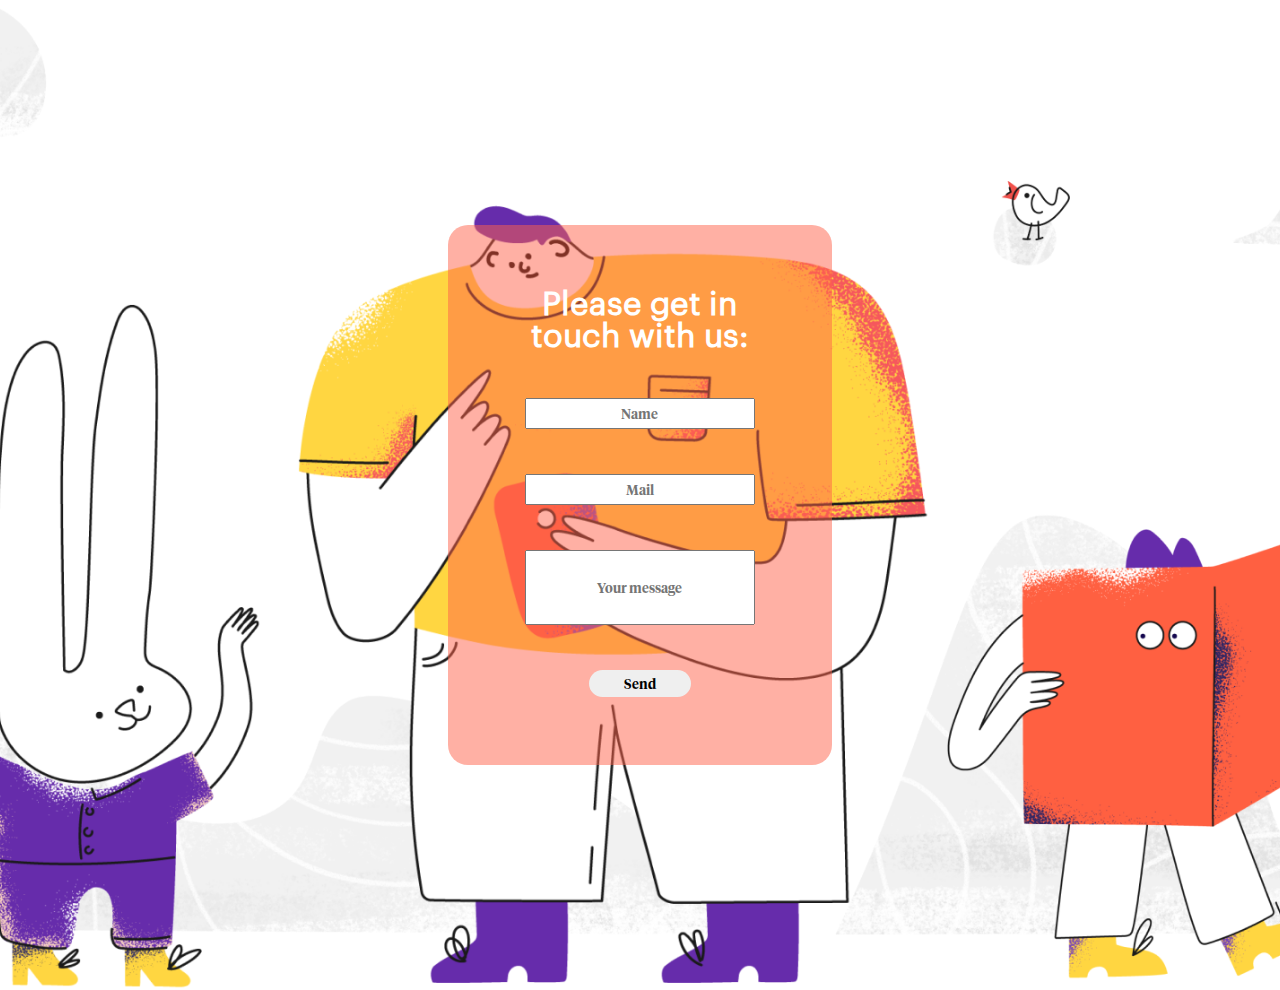
==== assets/html/contact.html @ 33816b33 "update" ====
<!DOCTYPE html>
<html lang="en">
<head>
    <meta charset="UTF-8">
    <meta http-equiv="X-UA-Compatible" content="IE=edge">
    <meta name="viewport" content="width=device-width, initial-scale=1.0">
    <title>Design Review_Contact</title>
    <link rel="stylesheet" href="../css/style_contact.css">
</head>
<body>
    <div id="contact">
        <h1 class="graphikR">Please get in touch with us:</h1>
        <form action="" onclick="return false">
            <input class="tiempos input" type="text" name="name" id="name" placeholder="Name">
            <input class="tiempos input" type="email" name="mail" id="mail" placeholder="Mail">
            <input class="tiempos input" type="text" name="message" id="message" placeholder="Your message">
            <input class="tiempos" type="submit" value="Send" id="submitMessage" onclick="sendMessage()">
        </form>
    </div>
    <script src="../js/main.js"></script>
</body>
</html>
---- assets/css/style_contact.css ----
/* ===== General Styles ===== */
@font-face {
    font-family: Graphik-Medium;
    src: url(../fonts/Graphik-Medium.ttf);
}

@font-face {
    font-family: Graphik-Regular;
    src: url(../fonts/Graphik-Regular.woff);
}

@font-face {
    font-family: Theinhardt;
    src: url(../fonts/Theinhardt-Lt.woff);
}

@font-face {
    font-family: TiemposHeadline;
    src: url(../fonts/TiemposHeadline-Semibold.woff);
}

.graphikR {
    font-family: Graphik-Regular;
}

.graphikM {
    font-family: Graphik-Medium;
}

.tiempos {
    font-family: TiemposHeadline;
}

/* Farben: #2B2C2E /  #9FA2A7 / #27282A /  #848689 / #3D3E41 / #fff */

* {
    margin: 0;
    padding: 0;
    box-sizing: border-box; 
    font-family: Theinhardt;
}

html {
    font-size: 100%;
}

body {
    background-image: url(../img/home_hero.png);
    background-repeat: no-repeat;
    background-size: cover;
    background-position: center;
    width: 100vw; 
    text-align: center;
}

#contact {
    width: 30vw; 
    height: 60vh; 
    background-color: rgba(255,97,74,0.5);
    border-radius: 20px;
    margin: 25vh auto; 
    padding: 5%; 
    color: white; 
}

#contact h1 {
    font-weight: bolder;
}

.input {
    text-align: center;
    display: block; 
    margin: 5vh auto; 
    width: 90%; 
    padding: 5px; 
}

#message {
    height: 75px;
    padding: 12px 20px;
    box-sizing: border-box;
}

#submitMessage {
    width: 40%; 
    padding: 5px 15px;
    color: rgb(255,215,86)
    background: rgb(105,42,167); 
    border: none; 
    border-radius: 20px;
}

#submitMessage:hover {
    color: white; 
    background: rgb(255,215,86); 
    color: rgb(105,42,167); 
}

@media screen and (max-width:600px) {
    #contact {
        width: 80%; 
        height: 80%; 
        margin: 10vh auto; 
        padding: 5%; 
    }
}
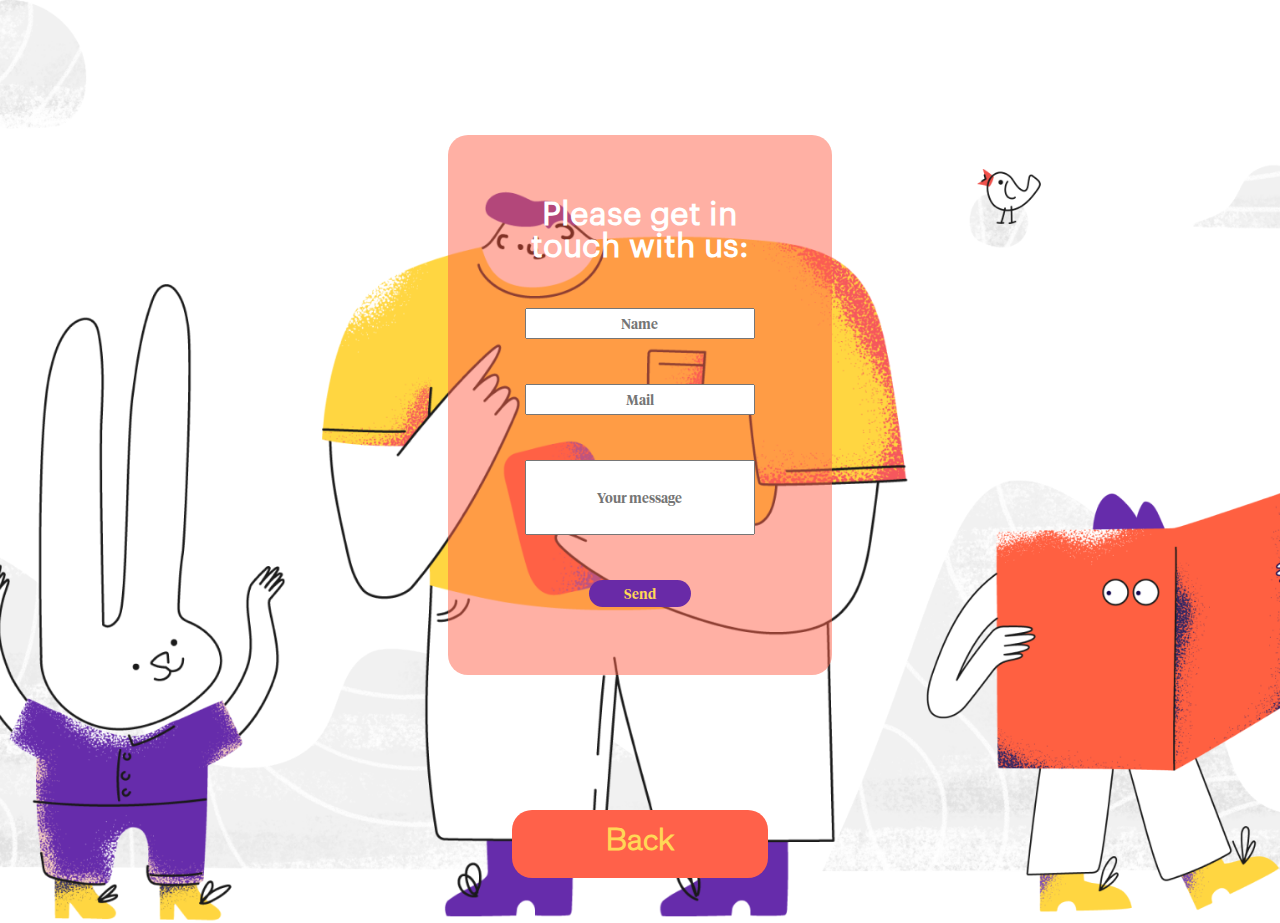
==== commit 5382e66b: "update" ====
--- a/assets/html/contact.html
+++ b/assets/html/contact.html
@@ -17,6 +17,8 @@
             <input class="tiempos" type="submit" value="Send" id="submitMessage" onclick="sendMessage()">
         </form>
     </div>
+    <a href="../../index.html">Back</a>
+
     <script src="../js/main.js"></script>
 </body>
 </html>--- a/assets/css/style_contact.css
+++ b/assets/css/style_contact.css
@@ -58,7 +58,7 @@
     height: 60vh; 
     background-color: rgba(255,97,74,0.5);
     border-radius: 20px;
-    margin: 25vh auto; 
+    margin: 15vh auto; 
     padding: 5%; 
     color: white; 
 }
@@ -84,7 +84,7 @@
 #submitMessage {
     width: 40%; 
     padding: 5px 15px;
-    color: rgb(255,215,86)
+    color: rgb(255,215,86); 
     background: rgb(105,42,167); 
     border: none; 
     border-radius: 20px;
@@ -96,6 +96,25 @@
     color: rgb(105,42,167); 
 }
 
+a {
+    width: 20%; 
+    display: block; 
+    margin: 5vh auto; 
+    padding: 15px;
+    color: rgb(255,215,86);
+    background: rgb(255,97,74); 
+    border: none; 
+    border-radius: 20px;
+    text-decoration: none;
+    font-size: 2rem; 
+    font-weight: bold;
+}
+
+a:hover {
+    background: rgb(255,215,86);
+    color: rgb(255,97,74); 
+}
+
 @media screen and (max-width:600px) {
     #contact {
         width: 80%; 
